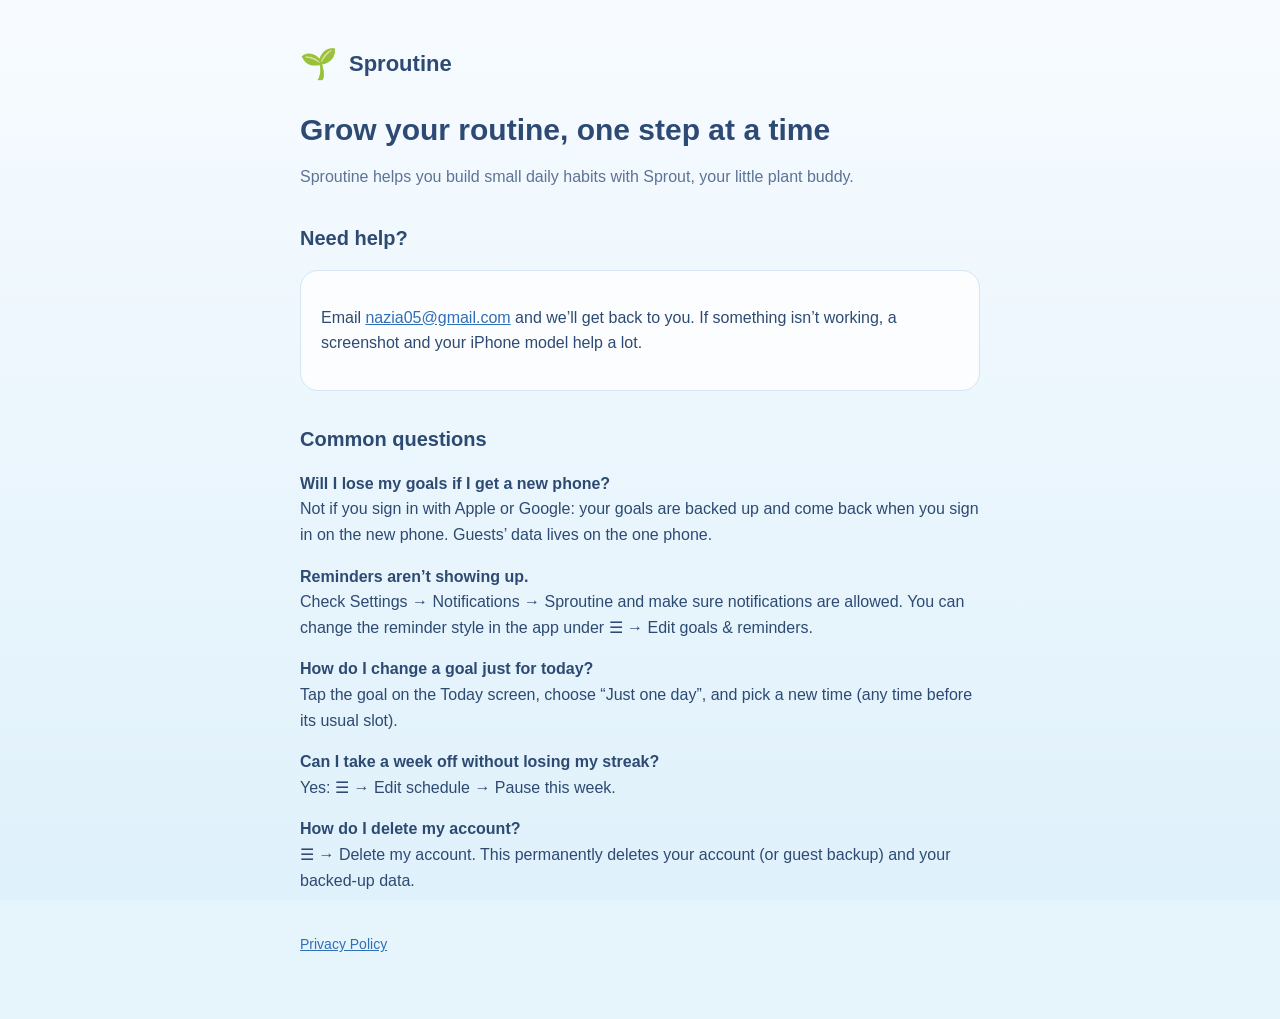
==== index.html @ b7f14a0b "Privacy policy and support pages Co-Authored-By: Claude Opus 5.5 <noreply@anthropic.com> Claude-Sess" ====
<!doctype html>
<html lang="en">
<head>
<meta charset="utf-8">
<meta name="viewport" content="width=device-width, initial-scale=1">
<title>Sproutine · Support</title>
<link rel="stylesheet" href="style.css">
</head>
<body>
<main>
<header><span class="sprout">🌱</span><a href="./">Sproutine</a></header>

<h1>Grow your routine, one step at a time</h1>
<p class="muted">Sproutine helps you build small daily habits with Sprout, your little plant buddy.</p>

<h2>Need help?</h2>
<div class="card">
<p>Email <a href="mailto:nazia05@gmail.com">nazia05@gmail.com</a> and we’ll get back to you. If something isn’t working, a screenshot and your iPhone model help a lot.</p>
</div>

<h2>Common questions</h2>
<p><strong>Will I lose my goals if I get a new phone?</strong><br>
Not if you sign in with Apple or Google: your goals are backed up and come back when you sign in on the new phone. Guests’ data lives on the one phone.</p>

<p><strong>Reminders aren’t showing up.</strong><br>
Check Settings → Notifications → Sproutine and make sure notifications are allowed. You can change the reminder style in the app under ☰ → Edit goals &amp; reminders.</p>

<p><strong>How do I change a goal just for today?</strong><br>
Tap the goal on the Today screen, choose “Just one day”, and pick a new time (any time before its usual slot).</p>

<p><strong>Can I take a week off without losing my streak?</strong><br>
Yes: ☰ → Edit schedule → Pause this week.</p>

<p><strong>How do I delete my account?</strong><br>
☰ → Delete my account. This permanently deletes your account (or guest backup) and your backed-up data.</p>

<footer><a href="privacy.html">Privacy Policy</a></footer>
</main>
</body>
</html>
---- style.css ----
:root { --ink: #2d4a73; --muted: #5c7396; --bg: #eef6ff; --card: #ffffffcc; --line: #d6e4f5; --green: #7cc35a; }
* { box-sizing: border-box; }
html { background: #e6f4fc; }
body { margin: 0; background: linear-gradient(#f7fbff, #dff1fb) fixed; color: var(--ink); font: 16px/1.6 -apple-system, BlinkMacSystemFont, "Segoe UI", Roboto, sans-serif; }
main { max-width: 720px; margin: 0 auto; padding: 40px 20px 64px; }
header { display: flex; align-items: center; gap: 12px; margin-bottom: 8px; }
header a { color: inherit; text-decoration: none; font-weight: 800; font-size: 22px; }
.sprout { font-size: 30px; }
h1 { font-size: 30px; line-height: 1.2; margin: 24px 0 4px; }
h2 { font-size: 20px; margin: 32px 0 8px; }
.muted { color: var(--muted); }
.card { background: var(--card); border: 1px solid var(--line); border-radius: 18px; padding: 18px 20px; margin: 16px 0; }
ul { padding-left: 22px; } li { margin: 4px 0; }
a { color: #2f6fb8; }
table { width: 100%; border-collapse: collapse; margin: 8px 0; font-size: 15px; }
th, td { text-align: left; padding: 8px 10px; border-bottom: 1px solid var(--line); vertical-align: top; }
th { font-weight: 700; }
footer { margin-top: 40px; font-size: 14px; color: var(--muted); }
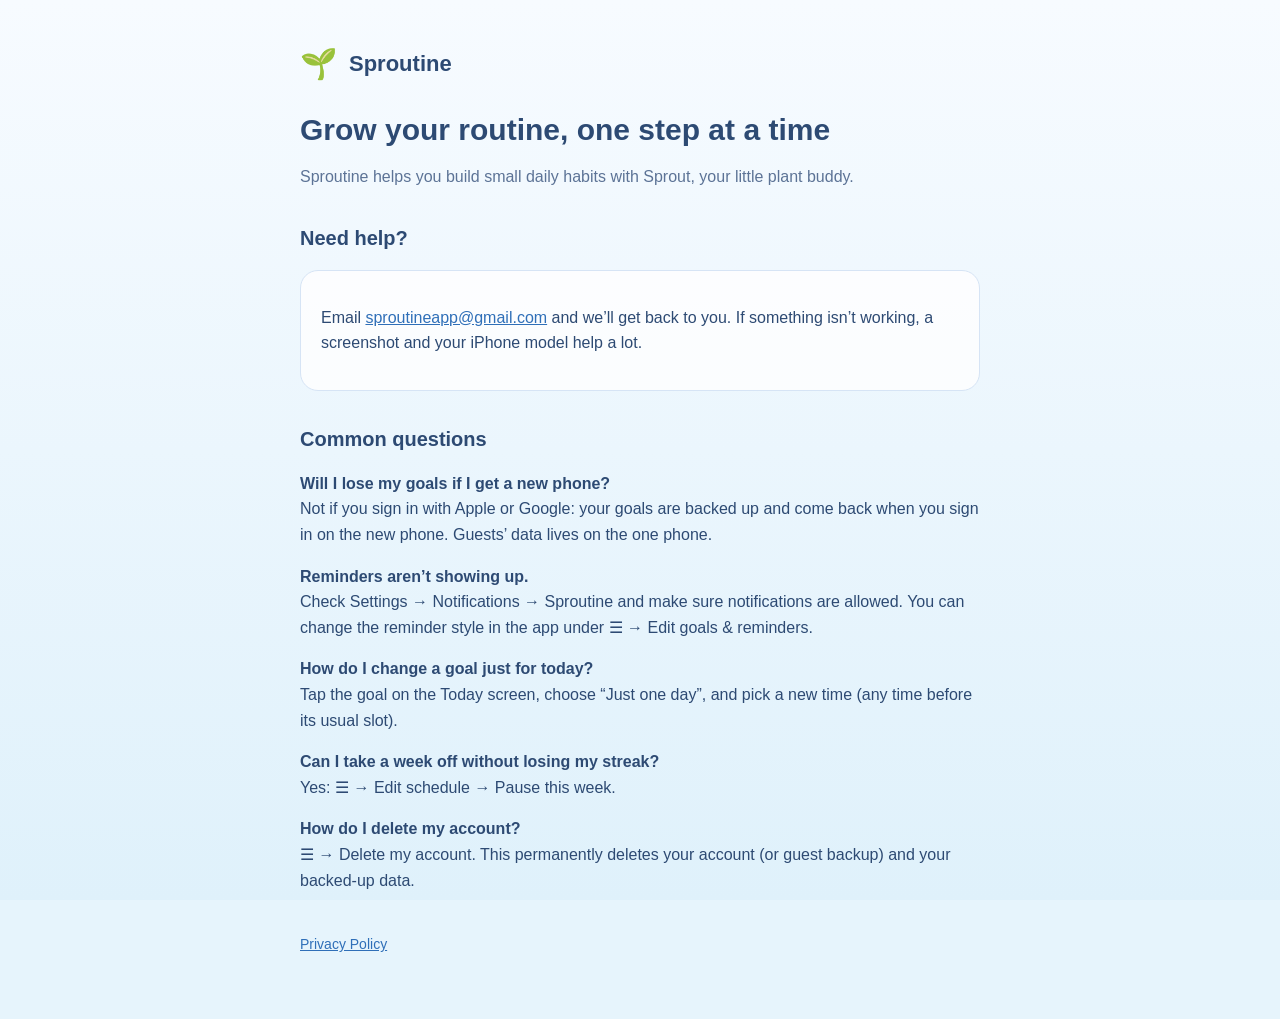
==== commit 834b57c1: "Support email: sproutineapp@gmail.com Co-Authored-By: Claude Opus 5.5 <noreply@anthropic.com> Claude" ====
--- a/index.html
+++ b/index.html
@@ -15,7 +15,7 @@
 
 <h2>Need help?</h2>
 <div class="card">
-<p>Email <a href="mailto:nazia05@gmail.com">nazia05@gmail.com</a> and we’ll get back to you. If something isn’t working, a screenshot and your iPhone model help a lot.</p>
+<p>Email <a href="mailto:sproutineapp@gmail.com">sproutineapp@gmail.com</a> and we’ll get back to you. If something isn’t working, a screenshot and your iPhone model help a lot.</p>
 </div>
 
 <h2>Common questions</h2>
